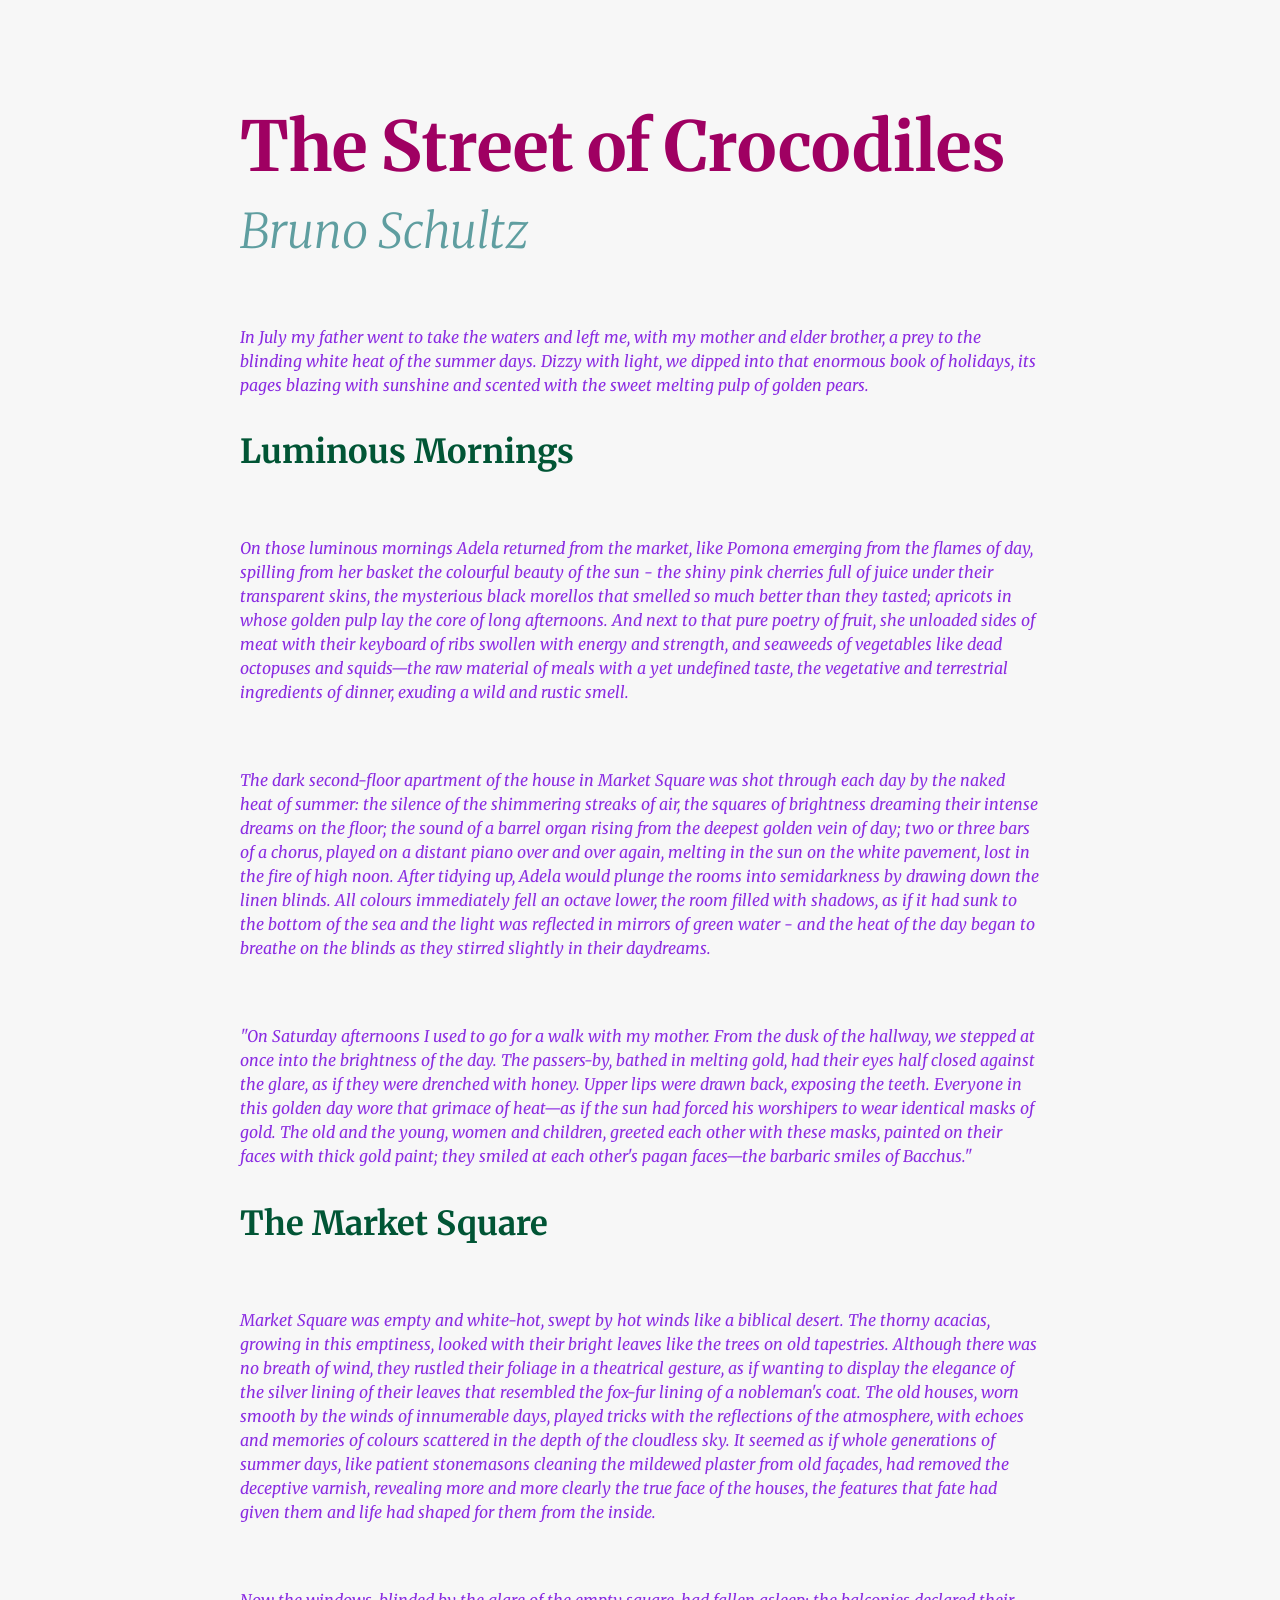
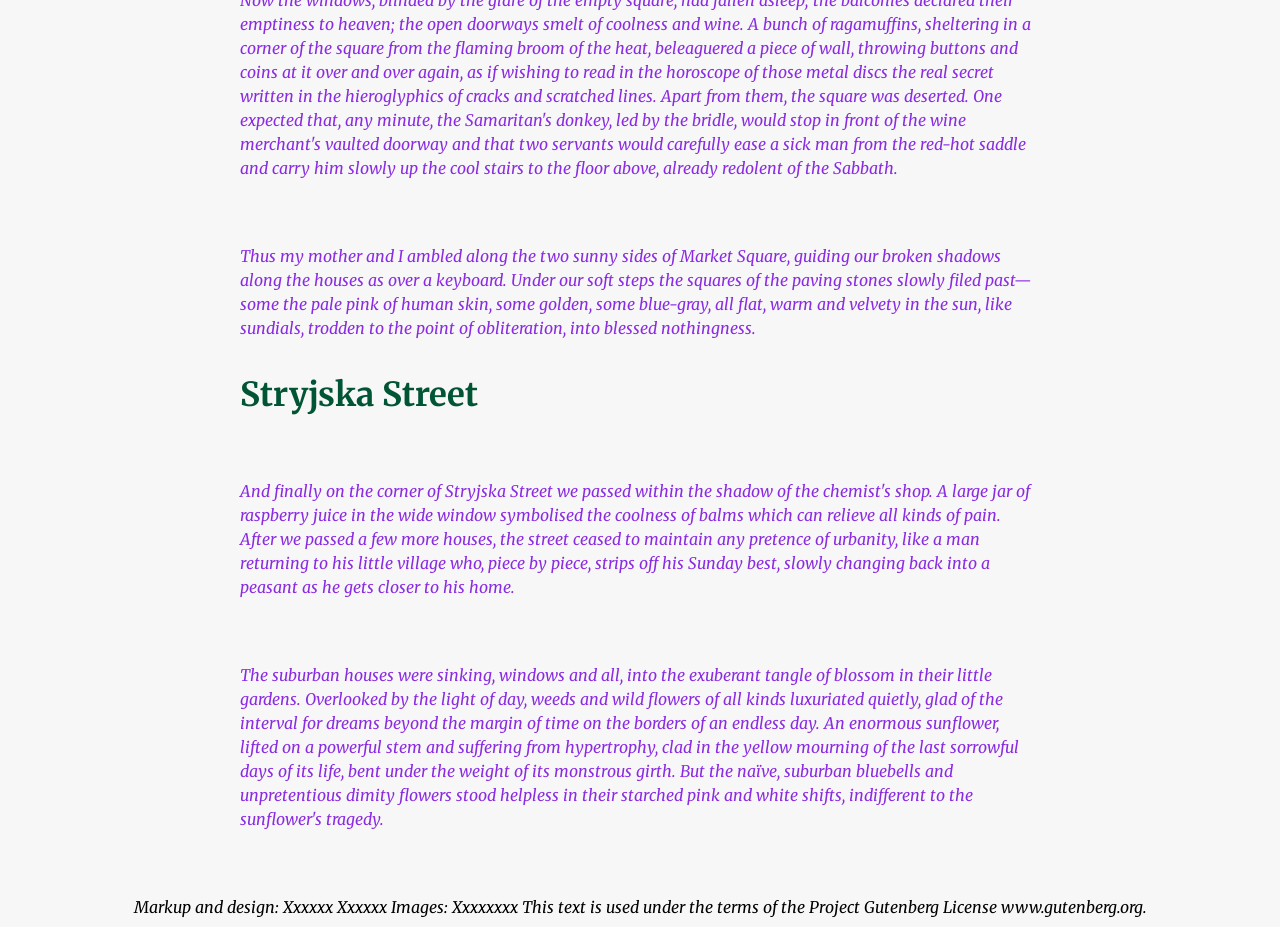
==== index-2.html @ f44f4c59 "version 2" ====
<!DOCTYPE html>
<html lang="en">
<head>
<meta charset="UTF-8">
<link href="css/reset.css" type="text/css"rel="stylesheet"/>
<link href="css/style.css" type="text/css"rel="stylesheet"/>
<link rel="preconnect" href="https://fonts.googleapis.com">
<link rel="preconnect" href="https://fonts.gstatic.com" crossorigin>
<link href="https://fonts.googleapis.com/css2?family=Merriweather:ital,opsz,wght@0,18..144,300..900;1,18..144,300..900&display=swap" rel="stylesheet">
<header>
    <title>The Street of Crocodiles</title>
</head>
<body>
    <h1>The Street of Crocodiles</h1>

<h2>Bruno Schultz</h2>

<p>In July my father went to take the waters and left me, with my mother and elder brother, a
prey to the blinding white heat of the summer days. Dizzy with light, we dipped into that
enormous book of holidays, its pages blazing with sunshine and scented with the sweet
melting pulp of golden pears.</p>
</header>
<section>
<h3>Luminous Mornings</h3>

<p>On those luminous mornings Adela returned from the market, like Pomona emerging from
the flames of day, spilling from her basket the colourful beauty of the sun - the shiny pink
cherries full of juice under their transparent skins, the mysterious black morellos that
smelled so much better than they tasted; apricots in whose golden pulp lay the core of long
afternoons. And next to that pure poetry of fruit, she unloaded sides of meat with their
keyboard of ribs swollen with energy and strength, and seaweeds of vegetables like dead
octopuses and squids—the raw material of meals with a yet undefined taste, the vegetative
and terrestrial ingredients of dinner, exuding a wild and rustic smell.</p>

<p>The dark second-floor apartment of the house in Market Square was shot through each day
by the naked heat of summer: the silence of the shimmering streaks of air, the squares of
brightness dreaming their intense dreams on the floor; the sound of a barrel organ rising
from the deepest golden vein of day; two or three bars of a chorus, played on a distant piano
over and over again, melting in the sun on the white pavement, lost in the fire of high noon.
After tidying up, Adela would plunge the rooms into semidarkness by drawing down the
linen blinds. All colours immediately fell an octave lower, the room filled with shadows, as if
it had sunk to the bottom of the sea and the light was reflected in mirrors of green water -
and the heat of the day began to breathe on the blinds as they stirred slightly in their
daydreams.</p>


<p><em>"On Saturday afternoons I used to go for a walk with my mother. From the dusk of the
hallway, we stepped at once into the brightness of the day. The passers-by, bathed in melting
gold, had their eyes half closed against the glare, as if they were drenched with honey.
Upper lips were drawn back, exposing the teeth. Everyone in this golden day wore that
grimace of heat—as if the sun had forced his worshipers to wear identical masks of gold. The
old and the young, women and children, greeted each other with these masks, painted on
their faces with thick gold paint; they smiled at each other's pagan faces—the barbaric
smiles of Bacchus."</em></p>
</section>
<section>
<h3>The Market Square</h3>

<p>Market Square was empty and white-hot, swept by hot winds like a biblical desert. The
thorny acacias, growing in this emptiness, looked with their bright leaves like the trees on
old tapestries. Although there was no breath of wind, they rustled their foliage in a
theatrical gesture, as if wanting to display the elegance of the silver lining of their leaves that
resembled the fox-fur lining of a nobleman's coat. The old houses, worn smooth by the
winds of innumerable days, played tricks with the reflections of the atmosphere, with
echoes and memories of colours scattered in the depth of the cloudless sky. It seemed as if
whole generations of summer days, like patient stonemasons cleaning the mildewed plaster
from old façades, had removed the deceptive varnish, revealing more and more clearly the
true face of the houses, the features that fate had given them and life had shaped for them
from the inside.</p>

<p>Now the windows, blinded by the glare of the empty square, had fallen asleep; the balconies
declared their emptiness to heaven; the open doorways smelt of coolness and wine.
A bunch of ragamuffins, sheltering in a corner of the square from the flaming broom of the
heat, beleaguered a piece of wall, throwing buttons and coins at it over and over again, as if
wishing to read in the horoscope of those metal discs the real secret written in the
hieroglyphics of cracks and scratched lines. Apart from them, the square was deserted. One
expected that, any minute, the Samaritan's donkey, led by the bridle, would stop in front of
the wine merchant's vaulted doorway and that two servants would carefully ease a sick man
from the red-hot saddle and carry him slowly up the cool stairs to the floor above, already
redolent of the Sabbath.</p>

<p>Thus my mother and I ambled along the two sunny sides of Market Square, guiding our
broken shadows along the houses as over a keyboard.
Under our soft steps the squares of the paving stones slowly filed past—some the pale pink
of human skin, some golden, some blue-gray, all flat, warm and velvety in the sun, like
sundials, trodden to the point of obliteration, into blessed nothingness.</p>
</section>
<section>
<h3>Stryjska Street</h3>

<p>And finally on the corner of Stryjska Street we passed within the shadow of the chemist's
shop. A large jar of raspberry juice in the wide window symbolised the coolness of balms
which can relieve all kinds of pain. After we passed a few more houses, the street ceased to
maintain any pretence of urbanity, like a man returning to his little village who, piece by
piece, strips off his Sunday best, slowly changing back into a peasant as he gets closer to his
home.</p>

<p>The suburban houses were sinking, windows and all, into the exuberant tangle of blossom in
their little gardens. Overlooked by the light of day, weeds and wild flowers of all kinds
luxuriated quietly, glad of the interval for dreams beyond the margin of time on the borders
of an endless day. An enormous sunflower, lifted on a powerful stem and suffering from
hypertrophy, clad in the yellow mourning of the last sorrowful days of its life, bent under the
weight of its monstrous girth. But the naïve, suburban bluebells and unpretentious dimity
flowers stood helpless in their starched pink and white shifts, indifferent to the sunflower's
tragedy.</p>
</section>
<footer>
<p><em>Markup and design: Xxxxxx Xxxxxx</em> 
<em>Images: Xxxxxxxx</em> 
<em>This text is used under the terms of the Project Gutenberg License www.gutenberg.org.</em></p>
</footer>
</body>
---- css/style.css ----
body{
    background: #f7f7f7;
    color: #333333
font-family: "Merriweather sans", sans-serif;
}

h1, h2, h3{
    font-family: "Merriweather", serif;
}
section, header {
width: 80%;
max-width: 800px;
margin: auto;
color:blueviolet

}
header p {font-family: "Merriweather", serif;
}
h1 {font-size: 4.300rem;
    line-height:1.1rem;
margin-top: 2em;
color:rgb(159, 0, 98)}

h2 {font-size: 2.986rem;
    font-weight: 300;
    font-style:oblique;
margin-top: 3em 0 1em 0;
color:cadetblue}

h3 {font-size: 2.074rem;
margin-top: 3em 0 1em 0;
color:rgb(1, 85, 53)}
p, blockquote{
    font-family: "Merriweather", serif;
    margin-bottom: 1.5rem;
    line-height:1.5rem;
    font-style: italic;
    hanging-punctuation: first;
    margin: 4em 0 0em 0;
}
footer{
    text-align: center;
    margin: 4em 0 0em 0;
}
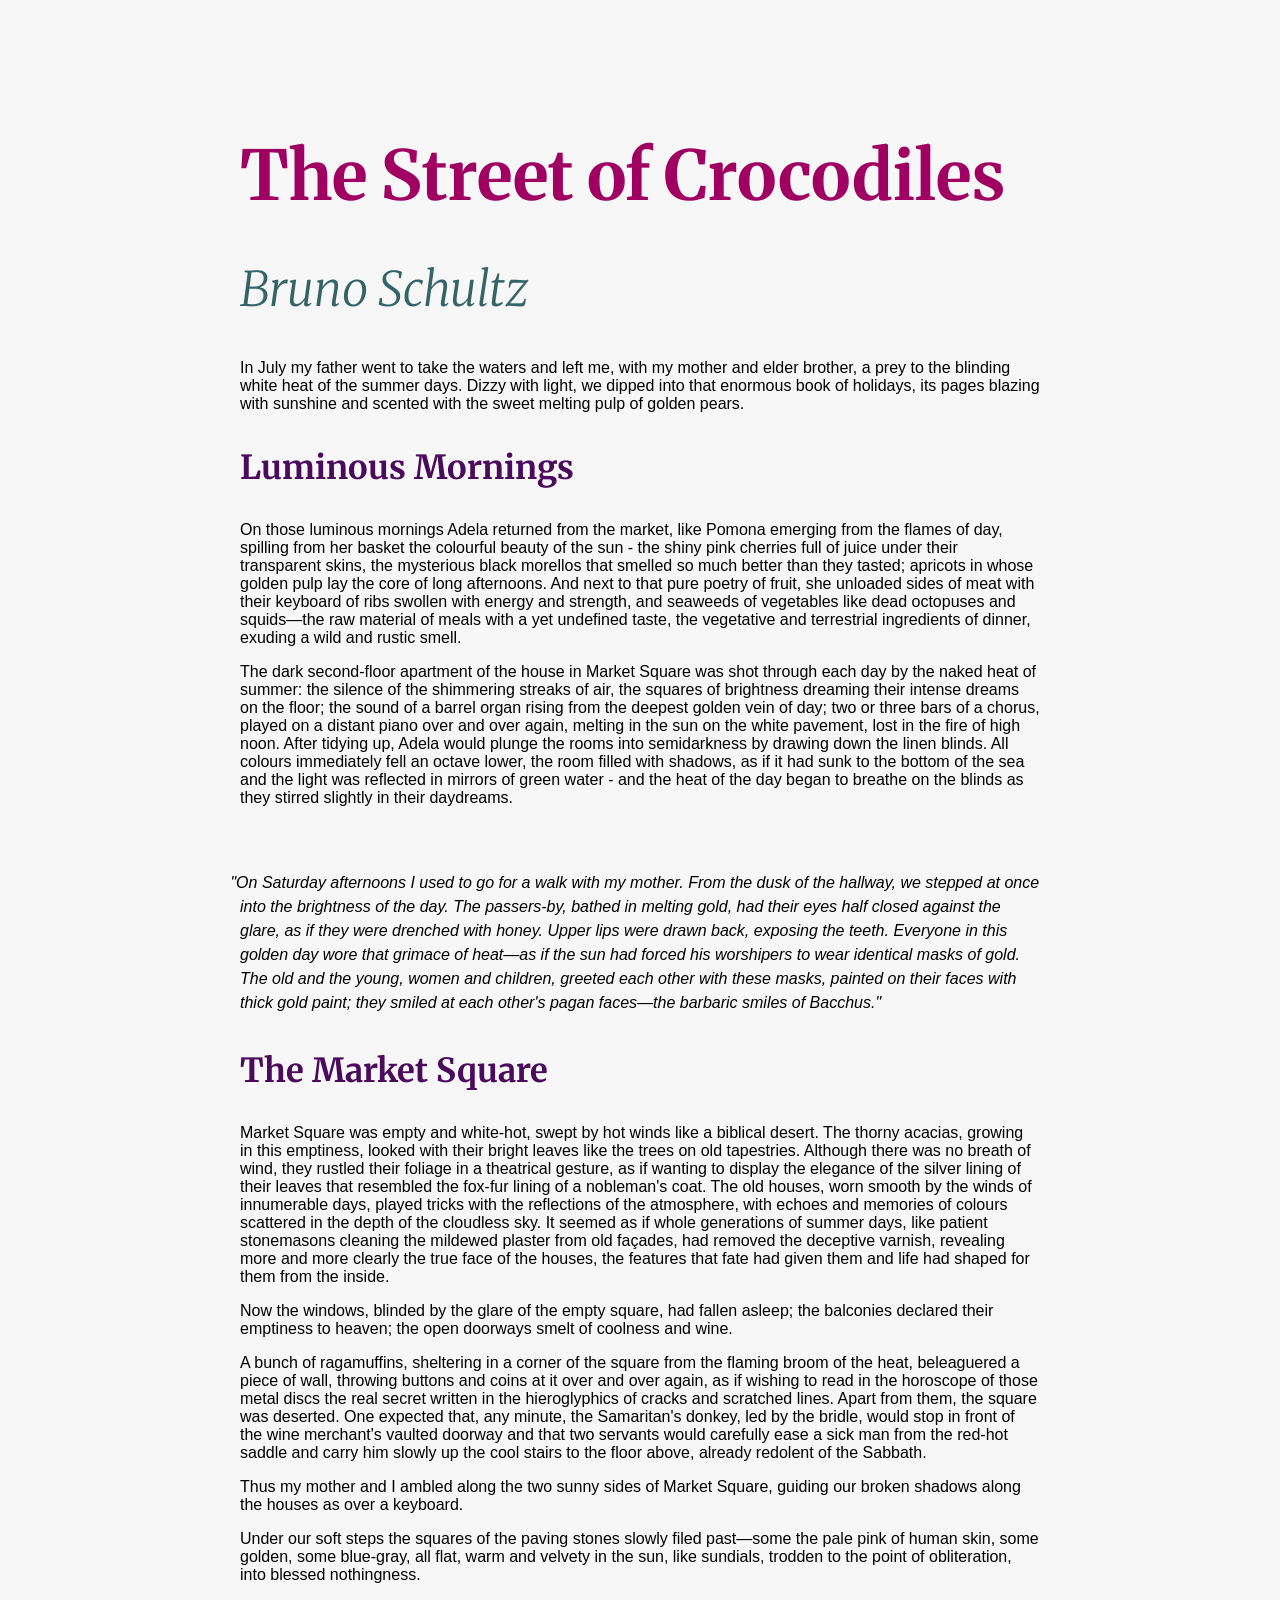
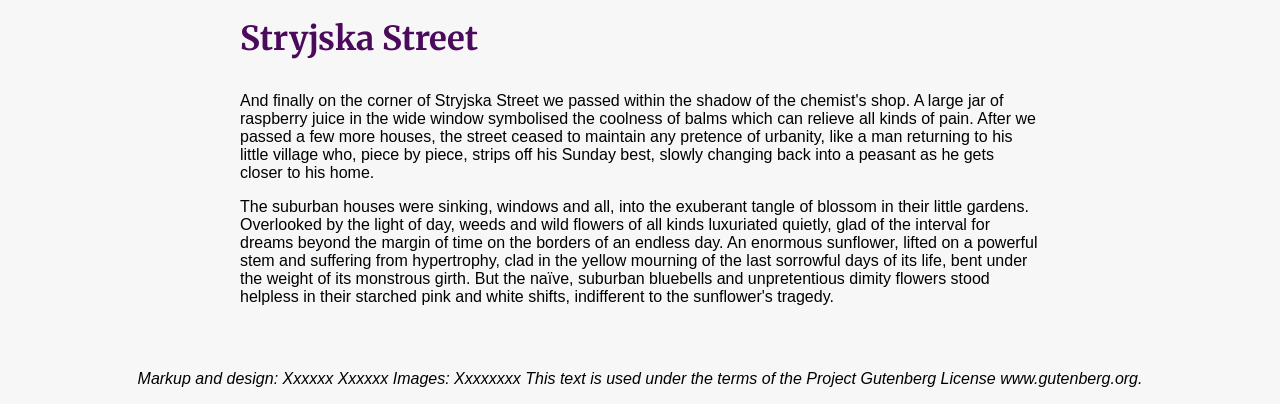
==== commit 73da70ef: "Added New Content" ====
--- a/index-2.html
+++ b/index-2.html
@@ -2,17 +2,17 @@
 <html lang="en">
 <head>
 <meta charset="UTF-8">
-<link href="css/reset.css" type="text/css"rel="stylesheet"/>
-<link href="css/style.css" type="text/css"rel="stylesheet"/>
-<link rel="preconnect" href="https://fonts.googleapis.com">
-<link rel="preconnect" href="https://fonts.gstatic.com" crossorigin>
-<link href="https://fonts.googleapis.com/css2?family=Merriweather:ital,opsz,wght@0,18..144,300..900;1,18..144,300..900&display=swap" rel="stylesheet">
-<header>
+    <link href="css/reset.css" type="text/css"rel="stylesheet"/>
+    <link href="css/style.css" type="text/css"rel="stylesheet"/>
+    <link rel="preconnect" href="https://fonts.googleapis.com">
+    <link rel="preconnect" href="https://fonts.gstatic.com" crossorigin>
+    <link href="https://fonts.googleapis.com/css2?family=Merriweather:ital,opsz,wght@0,18..144,300..900;1,18..144,300..900&display=swap" rel="stylesheet">
+
     <title>The Street of Crocodiles</title>
 </head>
 <body>
+    <header>
     <h1>The Street of Crocodiles</h1>
-
 <h2>Bruno Schultz</h2>
 
 <p>In July my father went to take the waters and left me, with my mother and elder brother, a
@@ -20,10 +20,11 @@
 enormous book of holidays, its pages blazing with sunshine and scented with the sweet
 melting pulp of golden pears.</p>
 </header>
+
 <section>
-<h3>Luminous Mornings</h3>
+    <h3>Luminous Mornings</h3>
 
-<p>On those luminous mornings Adela returned from the market, like Pomona emerging from
+    <p>On those luminous mornings Adela returned from the market, like Pomona emerging from
 the flames of day, spilling from her basket the colourful beauty of the sun - the shiny pink
 cherries full of juice under their transparent skins, the mysterious black morellos that
 smelled so much better than they tasted; apricots in whose golden pulp lay the core of long
@@ -32,7 +33,7 @@
 octopuses and squids—the raw material of meals with a yet undefined taste, the vegetative
 and terrestrial ingredients of dinner, exuding a wild and rustic smell.</p>
 
-<p>The dark second-floor apartment of the house in Market Square was shot through each day
+    <p>The dark second-floor apartment of the house in Market Square was shot through each day
 by the naked heat of summer: the silence of the shimmering streaks of air, the squares of
 brightness dreaming their intense dreams on the floor; the sound of a barrel organ rising
 from the deepest golden vein of day; two or three bars of a chorus, played on a distant piano
@@ -43,8 +44,8 @@
 and the heat of the day began to breathe on the blinds as they stirred slightly in their
 daydreams.</p>
 
-
-<p><em>"On Saturday afternoons I used to go for a walk with my mother. From the dusk of the
+<blockquote>
+    <p><em>"On Saturday afternoons I used to go for a walk with my mother. From the dusk of the
 hallway, we stepped at once into the brightness of the day. The passers-by, bathed in melting
 gold, had their eyes half closed against the glare, as if they were drenched with honey.
 Upper lips were drawn back, exposing the teeth. Everyone in this golden day wore that
@@ -52,11 +53,13 @@
 old and the young, women and children, greeted each other with these masks, painted on
 their faces with thick gold paint; they smiled at each other's pagan faces—the barbaric
 smiles of Bacchus."</em></p>
+    </blockquote>
 </section>
+
 <section>
-<h3>The Market Square</h3>
+    <h3>The Market Square</h3>
 
-<p>Market Square was empty and white-hot, swept by hot winds like a biblical desert. The
+    <p>Market Square was empty and white-hot, swept by hot winds like a biblical desert. The
 thorny acacias, growing in this emptiness, looked with their bright leaves like the trees on
 old tapestries. Although there was no breath of wind, they rustled their foliage in a
 theatrical gesture, as if wanting to display the elegance of the silver lining of their leaves that
@@ -69,8 +72,9 @@
 from the inside.</p>
 
 <p>Now the windows, blinded by the glare of the empty square, had fallen asleep; the balconies
-declared their emptiness to heaven; the open doorways smelt of coolness and wine.
-A bunch of ragamuffins, sheltering in a corner of the square from the flaming broom of the
+declared their emptiness to heaven; the open doorways smelt of coolness and wine.</p>
+
+<p>A bunch of ragamuffins, sheltering in a corner of the square from the flaming broom of the
 heat, beleaguered a piece of wall, throwing buttons and coins at it over and over again, as if
 wishing to read in the horoscope of those metal discs the real secret written in the
 hieroglyphics of cracks and scratched lines. Apart from them, the square was deserted. One
@@ -80,11 +84,13 @@
 redolent of the Sabbath.</p>
 
 <p>Thus my mother and I ambled along the two sunny sides of Market Square, guiding our
-broken shadows along the houses as over a keyboard.
-Under our soft steps the squares of the paving stones slowly filed past—some the pale pink
+broken shadows along the houses as over a keyboard.</p>
+
+<p>Under our soft steps the squares of the paving stones slowly filed past—some the pale pink
 of human skin, some golden, some blue-gray, all flat, warm and velvety in the sun, like
 sundials, trodden to the point of obliteration, into blessed nothingness.</p>
 </section>
+
 <section>
 <h3>Stryjska Street</h3>
 
@@ -104,9 +110,11 @@
 flowers stood helpless in their starched pink and white shifts, indifferent to the sunflower's
 tragedy.</p>
 </section>
+
 <footer>
-<p><em>Markup and design: Xxxxxx Xxxxxx</em> 
-<em>Images: Xxxxxxxx</em> 
-<em>This text is used under the terms of the Project Gutenberg License www.gutenberg.org.</em></p>
+<p><em>Markup and design: Xxxxxx Xxxxxx
+Images: Xxxxxxxx
+This text is used under the terms of the Project Gutenberg License www.gutenberg.org.</em></p>
 </footer>
-</body>  +</body>
+</html>  
--- a/css/style.css
+++ b/css/style.css
@@ -1,44 +1,55 @@
+
 body{
     background: #f7f7f7;
     color: #333333
-font-family: "Merriweather sans", sans-serif;
-}
+    font-family: "Merriweather sans", sans-serif;}
 
-h1, h2, h3{
-    font-family: "Merriweather", serif;
-}
 section, header {
-width: 80%;
-max-width: 800px;
-margin: auto;
-color:blueviolet
+    width: 80%;
+    max-width: 800px;
+    margin: auto;}
 
-}
-header p {font-family: "Merriweather", serif;
-}
+h1, h2, h3 {
+    font-family: "Merriweather", serif}
+
+p {
+    font-family: "Merriweather sans", sans-serif}
+
+header p {
+    font-family: "Merriweather Sans", sans-serif;
+    font-size: 1.5rem
+    font-weight:300}
+
 h1 {font-size: 4.300rem;
-    line-height:1.1rem;
-margin-top: 2em;
-color:rgb(159, 0, 98)}
+    line-height:1.1;
+    margin-top: 2em;
+    color:rgb(159, 0, 98)}
 
 h2 {font-size: 2.986rem;
     font-weight: 300;
     font-style:oblique;
-margin-top: 3em 0 1em 0;
-color:cadetblue}
+    margin-top: 3em 0 1em 0;
+    color:rgb(52, 100, 102)}
 
 h3 {font-size: 2.074rem;
-margin-top: 3em 0 1em 0;
-color:rgb(1, 85, 53)}
-p, blockquote{
+    margin-top: 3em 0 1em 0;
+    color:rgb(76, 10, 92)}
+
+blockquote{
+    margin-bottom: 1.5rem;
+    line-height: 1.5}
+
+blockquote{
     font-family: "Merriweather", serif;
     margin-bottom: 1.5rem;
     line-height:1.5rem;
     font-style: italic;
     hanging-punctuation: first;
-    margin: 4em 0 0em 0;
-}
+    text-indent: -0.6rem;
+    margin: 4em 0 2em 0;}
+
 footer{
     text-align: center;
     margin: 4em 0 0em 0;
 }
+
